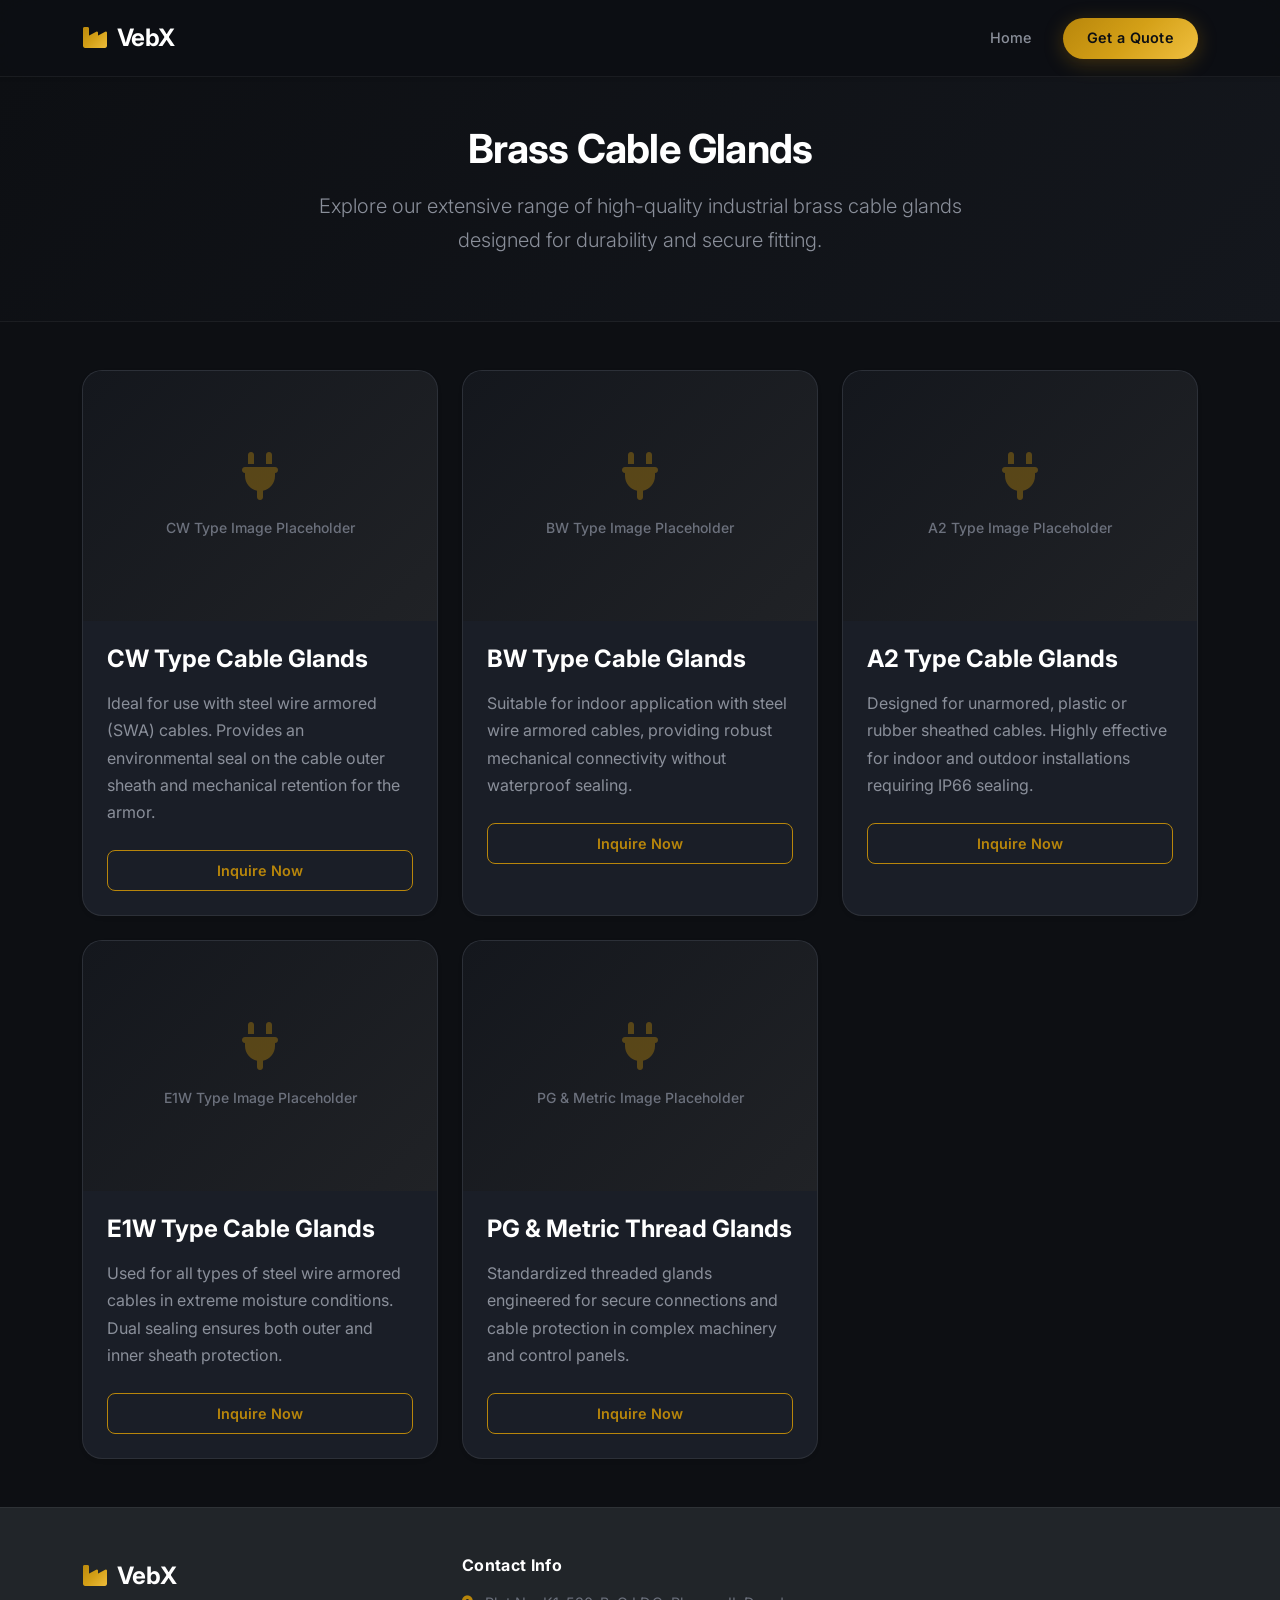
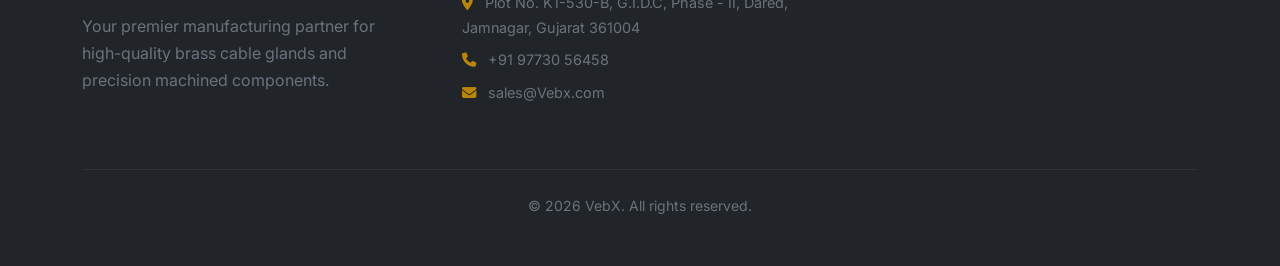
==== cable-glands.html @ 9b09d614 "initial commit" ====
<!DOCTYPE html>
<html lang="en">

<head>
    <meta charset="UTF-8">
    <meta name="viewport" content="width=device-width, initial-scale=1.0">
    <title>Brass Cable Glands - VebX</title>
    <!-- Google Fonts -->
    <link rel="preconnect" href="https://fonts.googleapis.com">
    <link rel="preconnect" href="https://fonts.gstatic.com" crossorigin>
    <link href="https://fonts.googleapis.com/css2?family=Inter:wght@300;400;500;600;700&display=swap" rel="stylesheet">
    <!-- Bootstrap CSS -->
    <link href="https://cdn.jsdelivr.net/npm/bootstrap@5.3.0/dist/css/bootstrap.min.css" rel="stylesheet">
    <!-- FontAwesome -->
    <link rel="stylesheet" href="https://cdnjs.cloudflare.com/ajax/libs/font-awesome/6.4.0/css/all.min.css">
    <!-- Custom CSS -->
    <link rel="stylesheet" href="css/style.css">
    <style>
        .product-list-card {
            transition: transform 0.3s ease;
        }

        .product-list-card:hover {
            transform: translateY(-5px);
        }
    </style>
</head>

<body>

    <!-- Navbar -->
    <nav id="mainNavbar" class="navbar navbar-expand-lg navbar-dark shadow-sm sticky-top">
        <div class="container">
            <a class="navbar-brand fw-bold" href="index.html">
                <i class="fa-solid fa-industry text-primary-custom me-2"></i>VebX
            </a>
            <button class="navbar-toggler" type="button" data-bs-toggle="collapse" data-bs-target="#navbarNav"
                aria-controls="navbarNav" aria-expanded="false" aria-label="Toggle navigation">
                <span class="navbar-toggler-icon"></span>
            </button>
            <div class="collapse navbar-collapse" id="navbarNav">
                <ul class="navbar-nav ms-auto">
                    <li class="nav-item">
                        <a class="nav-link" href="index.html">Home</a>
                    </li>
                    <li class="nav-item ms-lg-3">
                        <a class="btn btn-primary-custom px-4" href="index.html#inquiry">Get a Quote</a>
                    </li>
                </ul>
            </div>
        </div>
    </nav>

    <!-- Page Header -->
    <section class="bg-light py-5">
        <div class="container text-center">
            <h1 class="fw-bold mb-3">Brass Cable Glands</h1>
            <p class="text-muted lead max-w-md mx-auto">Explore our extensive range of high-quality industrial brass
                cable glands designed for durability and secure fitting.</p>
        </div>
    </section>

    <!-- Product List Section -->
    <section class="py-5 bg-white">
        <div class="container">
            <div class="row g-4">

                <!-- Product 1 -->
                <div class="col-md-6 col-lg-4">
                    <div class="card h-100 border-0 shadow-sm overflow-hidden product-list-card">
                        <div class="placeholder-overlay d-flex flex-column justify-content-center align-items-center text-muted bg-light"
                            style="height: 250px;">
                            <i class="fa-solid fa-plug fa-3x mb-3 text-secondary"></i>
                            <span class="small fw-medium">CW Type Image Placeholder</span>
                        </div>
                        <div class="card-body p-4">
                            <h4 class="card-title fw-bold mb-3">CW Type Cable Glands</h4>
                            <p class="card-text text-muted mb-4">Ideal for use with steel wire armored (SWA) cables.
                                Provides an environmental seal on the cable outer sheath and mechanical retention for
                                the armor.</p>
                            <a href="index.html#inquiry" class="btn btn-outline-primary-custom w-100 mt-auto">Inquire
                                Now</a>
                        </div>
                    </div>
                </div>

                <!-- Product 2 -->
                <div class="col-md-6 col-lg-4">
                    <div class="card h-100 border-0 shadow-sm overflow-hidden product-list-card">
                        <div class="placeholder-overlay d-flex flex-column justify-content-center align-items-center text-muted bg-light"
                            style="height: 250px;">
                            <i class="fa-solid fa-plug fa-3x mb-3 text-secondary"></i>
                            <span class="small fw-medium">BW Type Image Placeholder</span>
                        </div>
                        <div class="card-body p-4">
                            <h4 class="card-title fw-bold mb-3">BW Type Cable Glands</h4>
                            <p class="card-text text-muted mb-4">Suitable for indoor application with steel wire armored
                                cables, providing robust mechanical connectivity without waterproof sealing.</p>
                            <a href="index.html#inquiry" class="btn btn-outline-primary-custom w-100 mt-auto">Inquire
                                Now</a>
                        </div>
                    </div>
                </div>

                <!-- Product 3 -->
                <div class="col-md-6 col-lg-4">
                    <div class="card h-100 border-0 shadow-sm overflow-hidden product-list-card">
                        <div class="placeholder-overlay d-flex flex-column justify-content-center align-items-center text-muted bg-light"
                            style="height: 250px;">
                            <i class="fa-solid fa-plug fa-3x mb-3 text-secondary"></i>
                            <span class="small fw-medium">A2 Type Image Placeholder</span>
                        </div>
                        <div class="card-body p-4">
                            <h4 class="card-title fw-bold mb-3">A2 Type Cable Glands</h4>
                            <p class="card-text text-muted mb-4">Designed for unarmored, plastic or rubber sheathed
                                cables. Highly effective for indoor and outdoor installations requiring IP66 sealing.
                            </p>
                            <a href="index.html#inquiry" class="btn btn-outline-primary-custom w-100 mt-auto">Inquire
                                Now</a>
                        </div>
                    </div>
                </div>

                <!-- Product 4 -->
                <div class="col-md-6 col-lg-4">
                    <div class="card h-100 border-0 shadow-sm overflow-hidden product-list-card">
                        <div class="placeholder-overlay d-flex flex-column justify-content-center align-items-center text-muted bg-light"
                            style="height: 250px;">
                            <i class="fa-solid fa-plug fa-3x mb-3 text-secondary"></i>
                            <span class="small fw-medium">E1W Type Image Placeholder</span>
                        </div>
                        <div class="card-body p-4">
                            <h4 class="card-title fw-bold mb-3">E1W Type Cable Glands</h4>
                            <p class="card-text text-muted mb-4">Used for all types of steel wire armored cables in
                                extreme moisture conditions. Dual sealing ensures both outer and inner sheath
                                protection.</p>
                            <a href="index.html#inquiry" class="btn btn-outline-primary-custom w-100 mt-auto">Inquire
                                Now</a>
                        </div>
                    </div>
                </div>

                <!-- Product 5 -->
                <div class="col-md-6 col-lg-4">
                    <div class="card h-100 border-0 shadow-sm overflow-hidden product-list-card">
                        <div class="placeholder-overlay d-flex flex-column justify-content-center align-items-center text-muted bg-light"
                            style="height: 250px;">
                            <i class="fa-solid fa-plug fa-3x mb-3 text-secondary"></i>
                            <span class="small fw-medium">PG & Metric Image Placeholder</span>
                        </div>
                        <div class="card-body p-4">
                            <h4 class="card-title fw-bold mb-3">PG & Metric Thread Glands</h4>
                            <p class="card-text text-muted mb-4">Standardized threaded glands engineered for secure
                                connections and cable protection in complex machinery and control panels.</p>
                            <a href="index.html#inquiry" class="btn btn-outline-primary-custom w-100 mt-auto">Inquire
                                Now</a>
                        </div>
                    </div>
                </div>

            </div>
        </div>
    </section>

    <!-- Footer -->
    <footer class="bg-dark text-white py-5">
        <div class="container">
            <div class="row g-4">
                <div class="col-lg-4 pe-lg-5">
                    <a class="navbar-brand fw-bold text-white fs-4 d-inline-block mb-3" href="index.html">
                        <i class="fa-solid fa-industry text-primary-custom me-2"></i>VebX
                    </a>
                    <p class="text-secondary">Your premier manufacturing partner for high-quality brass cable glands and
                        precision machined components.</p>
                </div>
                <div class="col-lg-4">
                    <h5 class="fw-bold mb-3 text-white">Contact Info</h5>
                    <address class="text-secondary">
                        <p class="mb-2"><i class="fa-solid fa-location-dot me-2 text-primary-custom"></i> Plot No.
                            K1-530-B, G.I.D.C, Phase - II, Dared, Jamnagar, Gujarat 361004</p>
                        <p class="mb-2"><i class="fa-solid fa-phone me-2 text-primary-custom"></i> +91 97730 56458</p>
                        <p class="mb-2"><i class="fa-solid fa-envelope me-2 text-primary-custom"></i>
                            sales@Vebx.com</p>
                    </address>
                </div>
            </div>
            <div class="border-top border-secondary mt-5 pt-4 text-center text-secondary small">
                <p class="mb-0">&copy; <span id="currentYear"></span> VebX. All rights reserved.</p>
            </div>
        </div>
    </footer>

    <!-- Bootstrap JS -->
    <script src="https://cdn.jsdelivr.net/npm/bootstrap@5.3.0/dist/js/bootstrap.bundle.min.js"></script>
    <script>document.getElementById('currentYear').textContent = new Date().getFullYear();</script>
</body>

</html>
---- css/style.css ----
/* =====================================================
   VebX Metal Pvt Ltd — Premium Design System
   ===================================================== */

/* --- CSS Custom Properties --- */
:root {
    /* Brand Colors */
    --primary-custom: #b8860b;
    --primary-dark: #8B6508;
    --primary-light: #d4a017;
    --primary-glow: rgba(184, 134, 11, 0.25);

    /* Neutrals */
    --dark: #0d0f13;
    --dark-surface: #14171d;
    --dark-card: #1a1e27;
    --dark-border: rgba(255, 255, 255, 0.06);
    --text-primary: #f0f0f0;
    --text-secondary: #8a8f9a;
    --text-muted: #6c717d;
    --white: #ffffff;

    /* Accents */
    --accent-green: #34d399;
    --accent-blue: #60a5fa;

    /* Surfaces */
    --glass-bg: rgba(255, 255, 255, 0.03);
    --glass-border: rgba(255, 255, 255, 0.08);
    --glass-hover: rgba(255, 255, 255, 0.06);

    /* Gradients */
    --gradient-gold: linear-gradient(135deg, #b8860b 0%, #d4a017 50%, #f0c040 100%);
    --gradient-dark: linear-gradient(180deg, #0d0f13 0%, #14171d 100%);
    --gradient-hero: linear-gradient(135deg, #0d0f13 0%, #1a1520 40%, #0d0f13 100%);
    --gradient-section: linear-gradient(180deg, #0d0f13 0%, #111318 50%, #0d0f13 100%);

    /* Shadows */
    --shadow-sm: 0 2px 8px rgba(0, 0, 0, 0.3);
    --shadow-md: 0 8px 32px rgba(0, 0, 0, 0.4);
    --shadow-lg: 0 16px 48px rgba(0, 0, 0, 0.5);
    --shadow-glow: 0 0 40px rgba(184, 134, 11, 0.15);
    --shadow-card-hover: 0 20px 60px rgba(0, 0, 0, 0.5), 0 0 30px rgba(184, 134, 11, 0.1);

    /* Typography */
    --font-primary: 'Inter', -apple-system, BlinkMacSystemFont, 'Segoe UI', sans-serif;

    /* Spacing */
    --section-py: 6rem;

    /* Radius */
    --radius-sm: 8px;
    --radius-md: 12px;
    --radius-lg: 20px;
    --radius-xl: 28px;

    /* Transitions */
    --transition-fast: 0.2s cubic-bezier(0.4, 0, 0.2, 1);
    --transition-smooth: 0.4s cubic-bezier(0.4, 0, 0.2, 1);
    --transition-spring: 0.5s cubic-bezier(0.34, 1.56, 0.64, 1);
}

/* --- Global Reset & Base --- */
*,
*::before,
*::after {
    box-sizing: border-box;
}

html {
    scroll-behavior: smooth;
    scroll-padding-top: 80px;
}

body {
    font-family: var(--font-primary);
    background: var(--dark);
    color: var(--text-primary);
    line-height: 1.7;
    overflow-x: hidden;
    -webkit-font-smoothing: antialiased;
    -moz-osx-font-smoothing: grayscale;
}

::selection {
    background: var(--primary-custom);
    color: var(--white);
}

/* --- Utility Classes --- */
.text-primary-custom {
    color: var(--primary-custom) !important;
}

.bg-soft-primary {
    background: rgba(184, 134, 11, 0.12) !important;
}

.tracking-wider {
    letter-spacing: 0.15em;
}

.max-w-md {
    max-width: 680px;
}

/* --- Scrollbar Styling --- */
::-webkit-scrollbar {
    width: 8px;
}

::-webkit-scrollbar-track {
    background: var(--dark);
}

::-webkit-scrollbar-thumb {
    background: rgba(184, 134, 11, 0.3);
    border-radius: 10px;
}

::-webkit-scrollbar-thumb:hover {
    background: var(--primary-custom);
}

/* =====================================================
   NAVBAR
   ===================================================== */
#mainNavbar {
    background: rgba(13, 15, 19, 0.85) !important;
    backdrop-filter: blur(20px) saturate(180%);
    -webkit-backdrop-filter: blur(20px) saturate(180%);
    border-bottom: 1px solid var(--dark-border);
    padding: 0.8rem 0;
    transition: var(--transition-smooth);
}

#mainNavbar.scrolled {
    background: rgba(13, 15, 19, 0.95) !important;
    box-shadow: 0 4px 30px rgba(0, 0, 0, 0.3);
}

#mainNavbar .navbar-brand {
    font-size: 1.5rem;
    font-weight: 700;
    color: var(--white) !important;
    letter-spacing: -0.02em;
}

#mainNavbar .navbar-brand i {
    background: var(--gradient-gold);
    -webkit-background-clip: text;
    -webkit-text-fill-color: transparent;
    background-clip: text;
}

#mainNavbar .nav-link {
    color: var(--text-secondary) !important;
    font-weight: 500;
    font-size: 0.9rem;
    padding: 0.5rem 1rem !important;
    border-radius: var(--radius-sm);
    transition: var(--transition-fast);
    position: relative;
}

#mainNavbar .nav-link:hover,
#mainNavbar .nav-link.active {
    color: var(--white) !important;
}

#mainNavbar .nav-link.active::after {
    content: '';
    position: absolute;
    bottom: 0;
    left: 50%;
    transform: translateX(-50%);
    width: 20px;
    height: 2px;
    background: var(--primary-custom);
    border-radius: 2px;
}

.navbar-toggler {
    border: 1px solid rgba(255, 255, 255, 0.1) !important;
    padding: 0.4rem 0.6rem;
}

.navbar-toggler-icon {
    filter: invert(1);
}

/* --- Primary Button --- */
.btn-primary-custom {
    background: var(--gradient-gold);
    border: none;
    color: var(--dark) !important;
    font-weight: 600;
    font-size: 0.9rem;
    border-radius: 50px;
    padding: 0.6rem 1.8rem;
    letter-spacing: 0.02em;
    transition: var(--transition-smooth);
    box-shadow: 0 4px 20px rgba(184, 134, 11, 0.3);
    position: relative;
    overflow: hidden;
}

.btn-primary-custom::before {
    content: '';
    position: absolute;
    top: 0;
    left: -100%;
    width: 100%;
    height: 100%;
    background: linear-gradient(90deg, transparent, rgba(255, 255, 255, 0.2), transparent);
    transition: 0.6s ease;
}

.btn-primary-custom:hover {
    transform: translateY(-2px);
    box-shadow: 0 8px 30px rgba(184, 134, 11, 0.4);
    color: var(--dark) !important;
}

.btn-primary-custom:hover::before {
    left: 100%;
}

/* --- Outline Button --- */
.btn-outline-primary-custom {
    border: 1.5px solid var(--primary-custom);
    color: var(--primary-custom) !important;
    font-weight: 600;
    font-size: 0.9rem;
    border-radius: 50px;
    padding: 0.55rem 1.8rem;
    background: transparent;
    transition: var(--transition-smooth);
}

.btn-outline-primary-custom:hover {
    background: var(--primary-custom);
    color: var(--dark) !important;
    box-shadow: 0 4px 20px rgba(184, 134, 11, 0.3);
    transform: translateY(-2px);
}

.btn-outline-dark {
    border: 1.5px solid rgba(255, 255, 255, 0.2) !important;
    color: var(--white) !important;
    font-weight: 600;
    font-size: 0.9rem;
    border-radius: 50px;
    transition: var(--transition-smooth);
}

.btn-outline-dark:hover {
    background: rgba(255, 255, 255, 0.08);
    border-color: rgba(255, 255, 255, 0.3) !important;
    color: var(--white) !important;
    transform: translateY(-2px);
}

/* =====================================================
   HERO SECTION
   ===================================================== */
.hero-section {
    min-height: 100vh;
    background: var(--gradient-hero);
    position: relative;
    overflow: hidden;
    padding-top: 80px;
}

.hero-section::before {
    content: '';
    position: absolute;
    top: -50%;
    right: -30%;
    width: 800px;
    height: 800px;
    background: radial-gradient(circle, rgba(184, 134, 11, 0.08) 0%, transparent 70%);
    border-radius: 50%;
    animation: heroGlow 8s ease-in-out infinite alternate;
}

.hero-section::after {
    content: '';
    position: absolute;
    bottom: -20%;
    left: -20%;
    width: 600px;
    height: 600px;
    background: radial-gradient(circle, rgba(184, 134, 11, 0.05) 0%, transparent 70%);
    border-radius: 50%;
    animation: heroGlow 10s ease-in-out infinite alternate-reverse;
}

@keyframes heroGlow {
    0% {
        transform: scale(1) translate(0, 0);
        opacity: 0.5;
    }
    100% {
        transform: scale(1.2) translate(30px, -20px);
        opacity: 1;
    }
}

.hero-text {
    position: relative;
    z-index: 2;
}

.hero-text .badge {
    background: rgba(184, 134, 11, 0.15) !important;
    color: var(--primary-light) !important;
    font-size: 0.75rem;
    font-weight: 600;
    letter-spacing: 0.1em;
    text-transform: uppercase;
    border: 1px solid rgba(184, 134, 11, 0.25);
}

.hero-text h1 {
    font-size: clamp(2.2rem, 5vw, 3.8rem);
    font-weight: 800;
    line-height: 1.1;
    letter-spacing: -0.03em;
    color: var(--white);
}

.hero-text h1 .text-primary-custom {
    background: var(--gradient-gold);
    -webkit-background-clip: text;
    -webkit-text-fill-color: transparent;
    background-clip: text;
}

.hero-text .lead {
    color: var(--text-secondary) !important;
    font-size: 1.1rem;
    line-height: 1.8;
    max-width: 520px;
}

/* Hero Image */
.hero-image-wrapper {
    background: var(--dark-card) !important;
    border: 1px solid var(--glass-border);
    border-radius: var(--radius-xl) !important;
    box-shadow: var(--shadow-lg), var(--shadow-glow);
    position: relative;
    z-index: 2;
    overflow: hidden;
}

.hero-image-wrapper .placeholder-overlay {
    background: linear-gradient(135deg, var(--dark-card) 0%, rgba(184, 134, 11, 0.05) 100%) !important;
    border: 1px dashed rgba(184, 134, 11, 0.2);
}

.hero-image-wrapper .placeholder-overlay i {
    color: var(--primary-custom) !important;
    opacity: 0.5;
}

.hero-image-wrapper .placeholder-overlay h5 {
    color: var(--text-secondary);
}

.hero-image-wrapper .placeholder-overlay p {
    color: var(--text-muted);
}

/* =====================================================
   SECTION STYLING
   ===================================================== */
section {
    position: relative;
}

/* Section headings */
section h6.text-primary-custom {
    font-size: 0.75rem;
    font-weight: 700;
    letter-spacing: 0.2em;
}

section h2.fw-bold {
    font-size: clamp(1.8rem, 3vw, 2.5rem);
    font-weight: 800;
    letter-spacing: -0.02em;
    color: var(--white);
}

/* =====================================================
   ABOUT SECTION
   ===================================================== */
#about {
    background: var(--gradient-section) !important;
    border-top: 1px solid var(--dark-border);
    border-bottom: 1px solid var(--dark-border);
}

#about .placeholder-wrapper {
    background: var(--dark-card);
    border: 1px solid var(--glass-border);
    border-radius: var(--radius-lg) !important;
    overflow: hidden;
}

#about .placeholder-overlay {
    background: linear-gradient(135deg, var(--dark-card), rgba(184, 134, 11, 0.03)) !important;
    border: 1px dashed rgba(184, 134, 11, 0.15);
}

#about .placeholder-overlay i {
    color: var(--primary-custom) !important;
    opacity: 0.4;
}

#about .placeholder-overlay h5 {
    color: var(--text-secondary);
}

#about .placeholder-overlay p {
    color: var(--text-muted);
}

#about p.text-muted {
    color: var(--text-secondary) !important;
    line-height: 1.8;
}

#about .list-unstyled .fw-medium {
    color: var(--text-primary);
}

#about .fa-check-circle {
    color: var(--primary-custom) !important;
}

/* =====================================================
   WHY CHOOSE US
   ===================================================== */
#why-choose-us {
    background: var(--dark-surface) !important;
    position: relative;
    overflow: hidden;
}

#why-choose-us::before {
    content: '';
    position: absolute;
    top: 0;
    left: 50%;
    transform: translateX(-50%);
    width: 600px;
    height: 600px;
    background: radial-gradient(circle, rgba(184, 134, 11, 0.04) 0%, transparent 70%);
    border-radius: 50%;
    pointer-events: none;
}

#why-choose-us p.text-muted {
    color: var(--text-secondary) !important;
}

/* Feature Cards */
.hover-lift {
    transition: var(--transition-smooth);
}

#why-choose-us .card {
    background: var(--dark-card) !important;
    border: 1px solid var(--glass-border) !important;
    border-left: 3px solid var(--primary-custom) !important;
    border-radius: var(--radius-md) !important;
    transition: var(--transition-smooth);
    position: relative;
    overflow: hidden;
}

#why-choose-us .card::before {
    content: '';
    position: absolute;
    top: 0;
    left: 0;
    width: 100%;
    height: 100%;
    background: linear-gradient(135deg, rgba(184, 134, 11, 0.03) 0%, transparent 60%);
    opacity: 0;
    transition: var(--transition-smooth);
}

#why-choose-us .card:hover {
    transform: translateY(-6px);
    border-color: rgba(184, 134, 11, 0.2) !important;
    box-shadow: var(--shadow-card-hover);
}

#why-choose-us .card:hover::before {
    opacity: 1;
}

#why-choose-us .card h5 {
    color: var(--white);
    font-size: 1rem;
    position: relative;
    z-index: 1;
}

#why-choose-us .card p {
    color: var(--text-secondary) !important;
    position: relative;
    z-index: 1;
}

#why-choose-us .icon-box {
    background: rgba(184, 134, 11, 0.1) !important;
    border: 1px solid rgba(184, 134, 11, 0.15);
    transition: var(--transition-smooth);
}

#why-choose-us .card:hover .icon-box {
    background: rgba(184, 134, 11, 0.18) !important;
    box-shadow: 0 0 20px rgba(184, 134, 11, 0.15);
}

/* =====================================================
   PRODUCTS SECTION
   ===================================================== */
#products {
    background: var(--gradient-section) !important;
    border-top: 1px solid var(--dark-border);
}

#products p.text-muted {
    color: var(--text-secondary) !important;
}

/* Product Cards */
.product-card {
    background: var(--dark-card) !important;
    border: 1px solid var(--glass-border) !important;
    border-radius: var(--radius-lg) !important;
    transition: var(--transition-smooth);
    overflow: hidden;
    cursor: pointer;
}

.product-card:hover {
    transform: translateY(-8px);
    box-shadow: var(--shadow-card-hover);
    border-color: rgba(184, 134, 11, 0.2) !important;
}

.product-card .placeholder-overlay {
    background: linear-gradient(135deg, var(--dark-surface), rgba(184, 134, 11, 0.04)) !important;
    border: none;
    position: relative;
    overflow: hidden;
}

.product-card .placeholder-overlay::after {
    content: '';
    position: absolute;
    inset: 0;
    background: linear-gradient(45deg, transparent 30%, rgba(184, 134, 11, 0.05) 50%, transparent 70%);
    animation: shimmer 4s ease-in-out infinite;
}

@keyframes shimmer {
    0%, 100% { transform: translateX(-100%); }
    50% { transform: translateX(100%); }
}

.product-card .placeholder-overlay i {
    color: var(--primary-custom) !important;
    opacity: 0.4;
}

.product-card .placeholder-overlay span {
    color: var(--text-muted) !important;
}

.product-card .card-body {
    padding: 1.5rem;
}

.product-card .card-title {
    color: var(--white) !important;
    font-weight: 700;
}

.product-card .card-text {
    color: var(--text-secondary) !important;
}

.product-card .btn-outline-primary-custom {
    font-size: 0.8rem;
    padding: 0.4rem 1.2rem;
}

/* =====================================================
   INQUIRY FORM
   ===================================================== */
#inquiry {
    background: var(--dark-surface) !important;
    border-top: 1px solid var(--dark-border);
}

#inquiry .card {
    background: var(--dark-card) !important;
    border: 1px solid var(--glass-border) !important;
    border-radius: var(--radius-xl) !important;
    box-shadow: var(--shadow-lg);
    position: relative;
    overflow: hidden;
}

#inquiry .card::before {
    content: '';
    position: absolute;
    top: -1px;
    left: 10%;
    right: 10%;
    height: 2px;
    background: var(--gradient-gold);
    border-radius: 2px;
}

#inquiry h2 {
    color: var(--white);
}

#inquiry p.text-muted {
    color: var(--text-secondary) !important;
}

#inquiry .form-label {
    color: var(--text-secondary);
    font-size: 0.85rem;
    font-weight: 500;
}

#inquiry .form-control,
#inquiry .form-select {
    background: rgba(255, 255, 255, 0.04) !important;
    border: 1px solid var(--glass-border) !important;
    color: var(--text-primary) !important;
    border-radius: var(--radius-sm);
    transition: var(--transition-fast);
    font-size: 0.95rem;
}

#inquiry .form-control:focus,
#inquiry .form-select:focus {
    border-color: var(--primary-custom) !important;
    box-shadow: 0 0 0 3px rgba(184, 134, 11, 0.15) !important;
    background: rgba(255, 255, 255, 0.06) !important;
}

#inquiry .form-control::placeholder {
    color: var(--text-muted);
}

#inquiry .form-select option {
    background: var(--dark-card);
    color: var(--text-primary);
}

#inquiry .form-text {
    color: var(--text-muted) !important;
}

/* =====================================================
   FOOTER
   ===================================================== */
footer {
    background: #080a0e !important;
    border-top: 1px solid var(--dark-border);
}

footer .text-secondary {
    color: var(--text-muted) !important;
}

footer h5 {
    color: var(--white) !important;
    font-size: 1rem;
    font-weight: 700;
    letter-spacing: 0.02em;
}

footer .footer-links a {
    color: var(--text-muted) !important;
    transition: var(--transition-fast);
    font-size: 0.9rem;
}

footer .footer-links a:hover {
    color: var(--primary-custom) !important;
    padding-left: 4px;
}

footer .navbar-brand {
    color: var(--white) !important;
}

footer .navbar-brand i {
    background: var(--gradient-gold);
    -webkit-background-clip: text;
    -webkit-text-fill-color: transparent;
    background-clip: text;
}

footer a.opacity-75:hover {
    opacity: 1 !important;
    color: var(--primary-custom) !important;
}

footer .border-secondary {
    border-color: var(--dark-border) !important;
}

footer address p {
    font-size: 0.9rem;
}

/* =====================================================
   MODALS
   ===================================================== */
.modal-content {
    background: var(--dark-card) !important;
    border: 1px solid var(--glass-border);
    border-radius: var(--radius-lg) !important;
}

.modal-header {
    background: var(--dark-surface) !important;
    border-bottom: 1px solid var(--dark-border) !important;
}

.modal-header .modal-title {
    color: var(--primary-custom) !important;
}

.modal-header .btn-close {
    filter: invert(1) grayscale(100%) brightness(200%);
}

.modal-body .list-group-item {
    background: transparent !important;
    border-color: var(--dark-border) !important;
    color: var(--text-primary);
}

.modal-footer {
    background: var(--dark-surface) !important;
    border-top: 1px solid var(--dark-border) !important;
}

.modal-footer .btn-secondary {
    background: rgba(255, 255, 255, 0.08);
    border: 1px solid rgba(255, 255, 255, 0.1);
    color: var(--text-secondary);
}

/* =====================================================
   SUB-PAGE STYLES (Cable Glands, Components, etc.)
   ===================================================== */

/* Page Header */
.bg-light.py-5:first-of-type,
section.bg-light.py-5 {
    background: linear-gradient(135deg, var(--dark) 0%, var(--dark-surface) 100%) !important;
    border-bottom: 1px solid var(--dark-border);
}

section.bg-light.py-5 h1 {
    color: var(--white);
    font-weight: 800;
    letter-spacing: -0.02em;
}

section.bg-light.py-5 p {
    color: var(--text-secondary) !important;
}

/* Product List Cards (sub pages) */
section.bg-white {
    background: var(--dark) !important;
}

.product-list-card {
    background: var(--dark-card) !important;
    border: 1px solid var(--glass-border) !important;
    border-radius: var(--radius-lg) !important;
    transition: var(--transition-smooth);
    overflow: hidden;
}

.product-list-card:hover {
    transform: translateY(-8px) !important;
    box-shadow: var(--shadow-card-hover);
    border-color: rgba(184, 134, 11, 0.2) !important;
}

.product-list-card .placeholder-overlay {
    background: linear-gradient(135deg, var(--dark-surface), rgba(184, 134, 11, 0.04)) !important;
}

.product-list-card .placeholder-overlay i {
    color: var(--primary-custom) !important;
    opacity: 0.4;
}

.product-list-card .placeholder-overlay span {
    color: var(--text-muted) !important;
}

.product-list-card .card-title {
    color: var(--white) !important;
}

.product-list-card .card-text {
    color: var(--text-secondary) !important;
}

.product-list-card .btn-outline-primary-custom {
    border-radius: var(--radius-sm);
}

/* =====================================================
   ALERTS
   ===================================================== */
.alert-success {
    background: rgba(52, 211, 153, 0.1) !important;
    border: 1px solid rgba(52, 211, 153, 0.2) !important;
    color: var(--accent-green) !important;
    border-radius: var(--radius-md);
}

/* =====================================================
   ANIMATIONS
   ===================================================== */

/* Fade-in on scroll */
.fade-up {
    opacity: 0;
    transform: translateY(30px);
    transition: opacity 0.8s cubic-bezier(0.4, 0, 0.2, 1),
                transform 0.8s cubic-bezier(0.4, 0, 0.2, 1);
}

.fade-up.visible {
    opacity: 1;
    transform: translateY(0);
}

/* Staggered animation delays */
.fade-up-delay-1 { transition-delay: 0.1s; }
.fade-up-delay-2 { transition-delay: 0.2s; }
.fade-up-delay-3 { transition-delay: 0.3s; }
.fade-up-delay-4 { transition-delay: 0.4s; }
.fade-up-delay-5 { transition-delay: 0.5s; }
.fade-up-delay-6 { transition-delay: 0.6s; }

/* Pulse animation for CTA */
@keyframes pulse-glow {
    0%, 100% { box-shadow: 0 4px 20px rgba(184, 134, 11, 0.3); }
    50% { box-shadow: 0 4px 40px rgba(184, 134, 11, 0.5); }
}

.btn-primary-custom.pulse {
    animation: pulse-glow 3s ease-in-out infinite;
}

/* Floating animation */
@keyframes float {
    0%, 100% { transform: translateY(0px); }
    50% { transform: translateY(-12px); }
}

.float-animation {
    animation: float 6s ease-in-out infinite;
}

/* Grain texture overlay */
.grain-overlay {
    position: fixed;
    top: 0;
    left: 0;
    width: 100%;
    height: 100%;
    pointer-events: none;
    z-index: 9999;
    opacity: 0.03;
    background-image: url("data:image/svg+xml,%3Csvg viewBox='0 0 256 256' xmlns='http://www.w3.org/2000/svg'%3E%3Cfilter id='noise'%3E%3CfeTurbulence type='fractalNoise' baseFrequency='0.9' numOctaves='4' stitchTiles='stitch'/%3E%3C/filter%3E%3Crect width='100%25' height='100%25' filter='url(%23noise)'/%3E%3C/svg%3E");
}

/* =====================================================
   RESPONSIVE
   ===================================================== */
@media (max-width: 991.98px) {
    :root {
        --section-py: 4rem;
    }

    .hero-section {
        padding-top: 100px;
        min-height: auto;
        padding-bottom: 3rem;
    }

    .hero-text h1 {
        text-align: center;
    }

    .hero-text .lead {
        max-width: 100%;
        text-align: center;
    }

    #mainNavbar .navbar-collapse {
        background: var(--dark-card);
        border: 1px solid var(--glass-border);
        border-radius: var(--radius-md);
        padding: 1rem;
        margin-top: 0.5rem;
    }
}

@media (max-width: 767.98px) {
    .hero-text h1 {
        font-size: 2rem;
    }

    section h2.fw-bold {
        font-size: 1.6rem;
    }

    #inquiry .card {
        padding: 1.5rem !important;
    }
}

/* =====================================================
   COUNTER ANIMATION SUPPORT
   ===================================================== */
.stat-number {
    font-size: 2.5rem;
    font-weight: 800;
    background: var(--gradient-gold);
    -webkit-background-clip: text;
    -webkit-text-fill-color: transparent;
    background-clip: text;
    line-height: 1;
}

.stat-label {
    color: var(--text-muted);
    font-size: 0.85rem;
    font-weight: 500;
    text-transform: uppercase;
    letter-spacing: 0.1em;
    margin-top: 0.5rem;
}
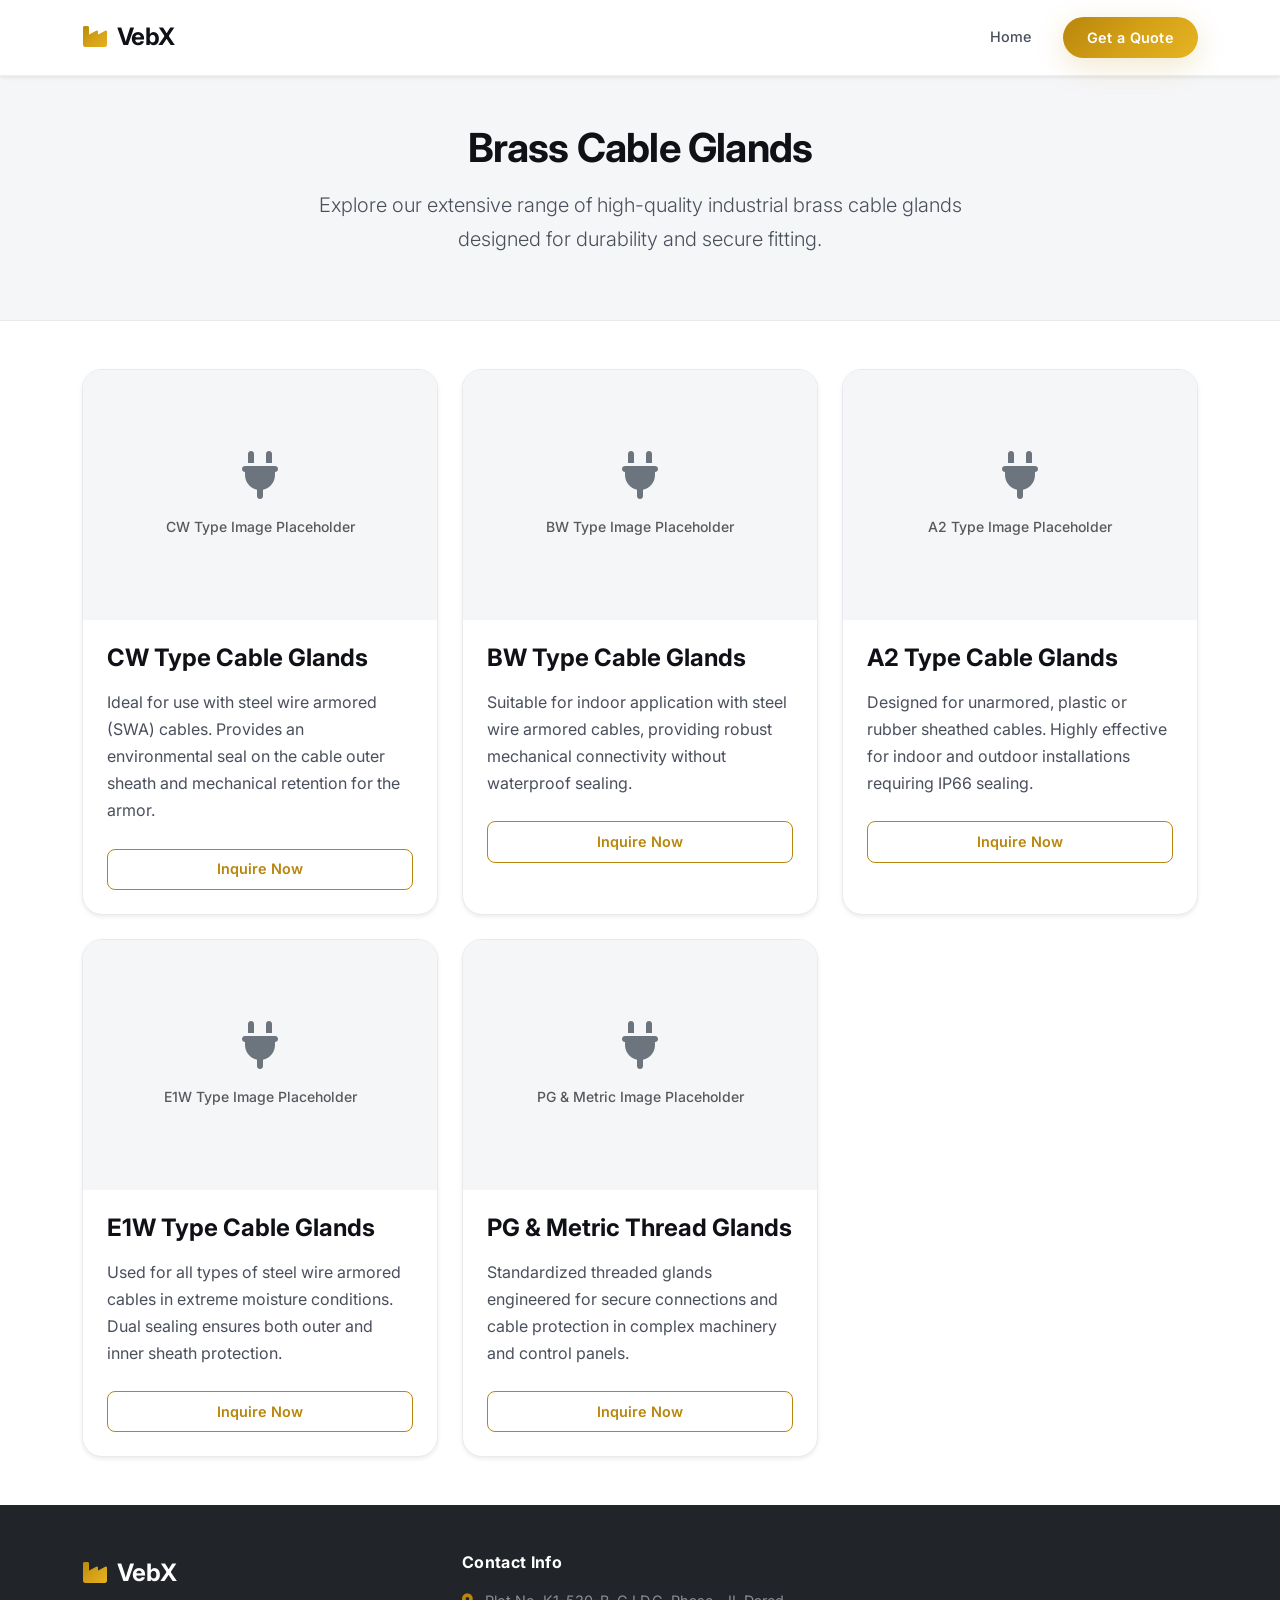
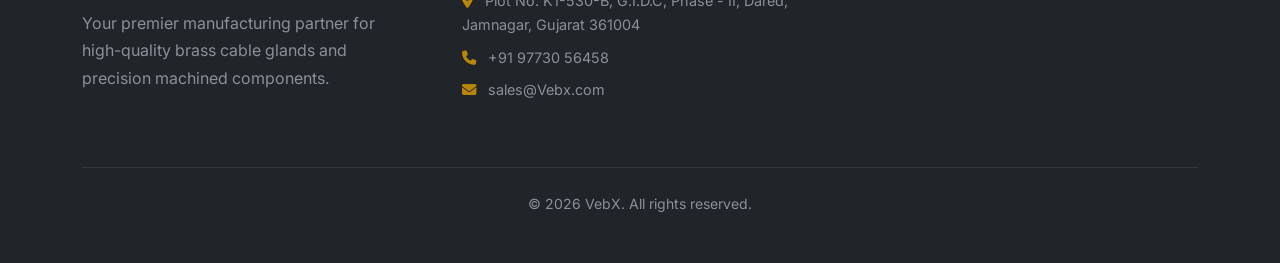
==== commit dc6a6a2c: "update website" ====
--- a/cable-glands.html
+++ b/cable-glands.html
@@ -29,7 +29,7 @@
 <body>
 
     <!-- Navbar -->
-    <nav id="mainNavbar" class="navbar navbar-expand-lg navbar-dark shadow-sm sticky-top">
+    <nav id="mainNavbar" class="navbar navbar-expand-lg navbar-light shadow-sm sticky-top">
         <div class="container">
             <a class="navbar-brand fw-bold" href="index.html">
                 <i class="fa-solid fa-industry text-primary-custom me-2"></i>VebX
--- a/css/style.css
+++ b/css/style.css
@@ -1,46 +1,45 @@
 /* =====================================================
-   VebX Metal Pvt Ltd — Premium Design System
+   VebX Metal Pvt Ltd — Premium Light Design System
    ===================================================== */
 
 /* --- CSS Custom Properties --- */
 :root {
-    /* Brand Colors */
+    /* Brand Colors — Rich Gold */
+    --primary: #b8860b;
+    --primary-dark: #946c09;
+    --primary-light: #d4a017;
     --primary-custom: #b8860b;
-    --primary-dark: #8B6508;
-    --primary-light: #d4a017;
-    --primary-glow: rgba(184, 134, 11, 0.25);
-
-    /* Neutrals */
-    --dark: #0d0f13;
-    --dark-surface: #14171d;
-    --dark-card: #1a1e27;
-    --dark-border: rgba(255, 255, 255, 0.06);
-    --text-primary: #f0f0f0;
-    --text-secondary: #8a8f9a;
-    --text-muted: #6c717d;
+    --primary-subtle: rgba(184, 134, 11, 0.08);
+    --primary-glow: rgba(184, 134, 11, 0.18);
+
+    /* Neutrals — Clean Whites & Grays */
     --white: #ffffff;
-
-    /* Accents */
-    --accent-green: #34d399;
-    --accent-blue: #60a5fa;
-
-    /* Surfaces */
-    --glass-bg: rgba(255, 255, 255, 0.03);
-    --glass-border: rgba(255, 255, 255, 0.08);
-    --glass-hover: rgba(255, 255, 255, 0.06);
-
-    /* Gradients */
-    --gradient-gold: linear-gradient(135deg, #b8860b 0%, #d4a017 50%, #f0c040 100%);
-    --gradient-dark: linear-gradient(180deg, #0d0f13 0%, #14171d 100%);
-    --gradient-hero: linear-gradient(135deg, #0d0f13 0%, #1a1520 40%, #0d0f13 100%);
-    --gradient-section: linear-gradient(180deg, #0d0f13 0%, #111318 50%, #0d0f13 100%);
-
-    /* Shadows */
-    --shadow-sm: 0 2px 8px rgba(0, 0, 0, 0.3);
-    --shadow-md: 0 8px 32px rgba(0, 0, 0, 0.4);
-    --shadow-lg: 0 16px 48px rgba(0, 0, 0, 0.5);
-    --shadow-glow: 0 0 40px rgba(184, 134, 11, 0.15);
-    --shadow-card-hover: 0 20px 60px rgba(0, 0, 0, 0.5), 0 0 30px rgba(184, 134, 11, 0.1);
+    --off-white: #fafbfc;
+    --light-bg: #f5f6f8;
+    --card-bg: #ffffff;
+    --border-color: #e8eaee;
+    --border-light: #f0f1f3;
+
+    /* Text */
+    --text-dark: #1a1d23;
+    --text-heading: #0f1117;
+    --text-body: #4a4f5c;
+    --text-muted: #7c8291;
+    --text-light: #a0a5b0;
+
+    /* Gradient */
+    --gradient-gold: linear-gradient(135deg, #b8860b 0%, #d4a017 50%, #e6b422 100%);
+    --gradient-hero: linear-gradient(135deg, #fafbfc 0%, #f0ece3 50%, #fafbfc 100%);
+    --gradient-section-alt: linear-gradient(180deg, #f5f6f8 0%, #ffffff 100%);
+
+    /* Shadows — Soft & Elegant */
+    --shadow-xs: 0 1px 3px rgba(0, 0, 0, 0.04);
+    --shadow-sm: 0 2px 8px rgba(0, 0, 0, 0.06);
+    --shadow-md: 0 8px 30px rgba(0, 0, 0, 0.08);
+    --shadow-lg: 0 20px 50px rgba(0, 0, 0, 0.1);
+    --shadow-card: 0 4px 20px rgba(0, 0, 0, 0.06);
+    --shadow-card-hover: 0 20px 50px rgba(0, 0, 0, 0.12), 0 0 0 1px rgba(184, 134, 11, 0.08);
+    --shadow-gold: 0 8px 30px rgba(184, 134, 11, 0.2);
 
     /* Typography */
     --font-primary: 'Inter', -apple-system, BlinkMacSystemFont, 'Segoe UI', sans-serif;
@@ -50,7 +49,7 @@
 
     /* Radius */
     --radius-sm: 8px;
-    --radius-md: 12px;
+    --radius-md: 14px;
     --radius-lg: 20px;
     --radius-xl: 28px;
 
@@ -74,8 +73,8 @@
 
 body {
     font-family: var(--font-primary);
-    background: var(--dark);
-    color: var(--text-primary);
+    background: var(--white);
+    color: var(--text-body);
     line-height: 1.7;
     overflow-x: hidden;
     -webkit-font-smoothing: antialiased;
@@ -83,17 +82,17 @@
 }
 
 ::selection {
-    background: var(--primary-custom);
+    background: var(--primary);
     color: var(--white);
 }
 
 /* --- Utility Classes --- */
 .text-primary-custom {
-    color: var(--primary-custom) !important;
+    color: var(--primary) !important;
 }
 
 .bg-soft-primary {
-    background: rgba(184, 134, 11, 0.12) !important;
+    background: var(--primary-subtle) !important;
 }
 
 .tracking-wider {
@@ -104,45 +103,46 @@
     max-width: 680px;
 }
 
-/* --- Scrollbar Styling --- */
+/* --- Scrollbar --- */
 ::-webkit-scrollbar {
-    width: 8px;
+    width: 6px;
 }
 
 ::-webkit-scrollbar-track {
-    background: var(--dark);
+    background: var(--off-white);
 }
 
 ::-webkit-scrollbar-thumb {
-    background: rgba(184, 134, 11, 0.3);
+    background: #ccc;
     border-radius: 10px;
 }
 
 ::-webkit-scrollbar-thumb:hover {
-    background: var(--primary-custom);
-}
-
-/* =====================================================
-   NAVBAR
+    background: var(--primary);
+}
+
+/* =====================================================
+   NAVBAR — Frosted Glass White
    ===================================================== */
 #mainNavbar {
-    background: rgba(13, 15, 19, 0.85) !important;
+    background: rgba(255, 255, 255, 0.82) !important;
     backdrop-filter: blur(20px) saturate(180%);
     -webkit-backdrop-filter: blur(20px) saturate(180%);
-    border-bottom: 1px solid var(--dark-border);
-    padding: 0.8rem 0;
+    border-bottom: 1px solid rgba(0, 0, 0, 0.06);
+    padding: 0.75rem 0;
     transition: var(--transition-smooth);
+    box-shadow: none;
 }
 
 #mainNavbar.scrolled {
-    background: rgba(13, 15, 19, 0.95) !important;
-    box-shadow: 0 4px 30px rgba(0, 0, 0, 0.3);
+    background: rgba(255, 255, 255, 0.95) !important;
+    box-shadow: 0 4px 30px rgba(0, 0, 0, 0.06);
 }
 
 #mainNavbar .navbar-brand {
     font-size: 1.5rem;
     font-weight: 700;
-    color: var(--white) !important;
+    color: var(--text-heading) !important;
     letter-spacing: -0.02em;
 }
 
@@ -154,7 +154,7 @@
 }
 
 #mainNavbar .nav-link {
-    color: var(--text-secondary) !important;
+    color: var(--text-body) !important;
     font-weight: 500;
     font-size: 0.9rem;
     padding: 0.5rem 1rem !important;
@@ -163,44 +163,43 @@
     position: relative;
 }
 
-#mainNavbar .nav-link:hover,
+#mainNavbar .nav-link:hover {
+    color: var(--primary) !important;
+}
+
 #mainNavbar .nav-link.active {
-    color: var(--white) !important;
+    color: var(--text-heading) !important;
 }
 
 #mainNavbar .nav-link.active::after {
     content: '';
     position: absolute;
-    bottom: 0;
+    bottom: -2px;
     left: 50%;
     transform: translateX(-50%);
     width: 20px;
     height: 2px;
-    background: var(--primary-custom);
+    background: var(--primary);
     border-radius: 2px;
 }
 
 .navbar-toggler {
-    border: 1px solid rgba(255, 255, 255, 0.1) !important;
+    border: 1px solid var(--border-color) !important;
     padding: 0.4rem 0.6rem;
 }
 
-.navbar-toggler-icon {
-    filter: invert(1);
-}
-
-/* --- Primary Button --- */
+/* --- Primary CTA Button --- */
 .btn-primary-custom {
     background: var(--gradient-gold);
     border: none;
-    color: var(--dark) !important;
+    color: var(--white) !important;
     font-weight: 600;
     font-size: 0.9rem;
     border-radius: 50px;
     padding: 0.6rem 1.8rem;
     letter-spacing: 0.02em;
     transition: var(--transition-smooth);
-    box-shadow: 0 4px 20px rgba(184, 134, 11, 0.3);
+    box-shadow: var(--shadow-gold);
     position: relative;
     overflow: hidden;
 }
@@ -212,14 +211,14 @@
     left: -100%;
     width: 100%;
     height: 100%;
-    background: linear-gradient(90deg, transparent, rgba(255, 255, 255, 0.2), transparent);
+    background: linear-gradient(90deg, transparent, rgba(255, 255, 255, 0.25), transparent);
     transition: 0.6s ease;
 }
 
 .btn-primary-custom:hover {
     transform: translateY(-2px);
-    box-shadow: 0 8px 30px rgba(184, 134, 11, 0.4);
-    color: var(--dark) !important;
+    box-shadow: 0 12px 35px rgba(184, 134, 11, 0.3);
+    color: var(--white) !important;
 }
 
 .btn-primary-custom:hover::before {
@@ -228,8 +227,8 @@
 
 /* --- Outline Button --- */
 .btn-outline-primary-custom {
-    border: 1.5px solid var(--primary-custom);
-    color: var(--primary-custom) !important;
+    border: 1.5px solid var(--primary);
+    color: var(--primary) !important;
     font-weight: 600;
     font-size: 0.9rem;
     border-radius: 50px;
@@ -239,15 +238,15 @@
 }
 
 .btn-outline-primary-custom:hover {
-    background: var(--primary-custom);
-    color: var(--dark) !important;
-    box-shadow: 0 4px 20px rgba(184, 134, 11, 0.3);
+    background: var(--primary);
+    color: var(--white) !important;
+    box-shadow: var(--shadow-gold);
     transform: translateY(-2px);
 }
 
 .btn-outline-dark {
-    border: 1.5px solid rgba(255, 255, 255, 0.2) !important;
-    color: var(--white) !important;
+    border: 1.5px solid var(--text-heading) !important;
+    color: var(--text-heading) !important;
     font-weight: 600;
     font-size: 0.9rem;
     border-radius: 50px;
@@ -255,14 +254,14 @@
 }
 
 .btn-outline-dark:hover {
-    background: rgba(255, 255, 255, 0.08);
-    border-color: rgba(255, 255, 255, 0.3) !important;
+    background: var(--text-heading);
     color: var(--white) !important;
     transform: translateY(-2px);
-}
-
-/* =====================================================
-   HERO SECTION
+    box-shadow: var(--shadow-md);
+}
+
+/* =====================================================
+   HERO SECTION — Warm Gradient
    ===================================================== */
 .hero-section {
     min-height: 100vh;
@@ -272,39 +271,34 @@
     padding-top: 80px;
 }
 
+/* Decorative orbs */
 .hero-section::before {
     content: '';
     position: absolute;
-    top: -50%;
-    right: -30%;
-    width: 800px;
-    height: 800px;
-    background: radial-gradient(circle, rgba(184, 134, 11, 0.08) 0%, transparent 70%);
+    top: -20%;
+    right: -15%;
+    width: 700px;
+    height: 700px;
+    background: radial-gradient(circle, rgba(184, 134, 11, 0.06) 0%, transparent 70%);
     border-radius: 50%;
-    animation: heroGlow 8s ease-in-out infinite alternate;
+    animation: heroFloat 10s ease-in-out infinite alternate;
 }
 
 .hero-section::after {
     content: '';
     position: absolute;
-    bottom: -20%;
-    left: -20%;
-    width: 600px;
-    height: 600px;
-    background: radial-gradient(circle, rgba(184, 134, 11, 0.05) 0%, transparent 70%);
+    bottom: -15%;
+    left: -10%;
+    width: 500px;
+    height: 500px;
+    background: radial-gradient(circle, rgba(184, 134, 11, 0.04) 0%, transparent 70%);
     border-radius: 50%;
-    animation: heroGlow 10s ease-in-out infinite alternate-reverse;
-}
-
-@keyframes heroGlow {
-    0% {
-        transform: scale(1) translate(0, 0);
-        opacity: 0.5;
-    }
-    100% {
-        transform: scale(1.2) translate(30px, -20px);
-        opacity: 1;
-    }
+    animation: heroFloat 12s ease-in-out infinite alternate-reverse;
+}
+
+@keyframes heroFloat {
+    0% { transform: translate(0, 0) scale(1); }
+    100% { transform: translate(20px, -15px) scale(1.1); }
 }
 
 .hero-text {
@@ -313,13 +307,13 @@
 }
 
 .hero-text .badge {
-    background: rgba(184, 134, 11, 0.15) !important;
-    color: var(--primary-light) !important;
+    background: var(--primary-subtle) !important;
+    color: var(--primary) !important;
     font-size: 0.75rem;
     font-weight: 600;
     letter-spacing: 0.1em;
     text-transform: uppercase;
-    border: 1px solid rgba(184, 134, 11, 0.25);
+    border: 1px solid rgba(184, 134, 11, 0.15);
 }
 
 .hero-text h1 {
@@ -327,7 +321,7 @@
     font-weight: 800;
     line-height: 1.1;
     letter-spacing: -0.03em;
-    color: var(--white);
+    color: var(--text-heading);
 }
 
 .hero-text h1 .text-primary-custom {
@@ -338,7 +332,7 @@
 }
 
 .hero-text .lead {
-    color: var(--text-secondary) !important;
+    color: var(--text-body) !important;
     font-size: 1.1rem;
     line-height: 1.8;
     max-width: 520px;
@@ -346,125 +340,82 @@
 
 /* Hero Image */
 .hero-image-wrapper {
-    background: var(--dark-card) !important;
-    border: 1px solid var(--glass-border);
+    background: var(--white) !important;
+    border: 1px solid var(--border-color);
     border-radius: var(--radius-xl) !important;
-    box-shadow: var(--shadow-lg), var(--shadow-glow);
+    box-shadow: var(--shadow-lg);
     position: relative;
     z-index: 2;
-    overflow: hidden;
 }
 
 .hero-image-wrapper .placeholder-overlay {
-    background: linear-gradient(135deg, var(--dark-card) 0%, rgba(184, 134, 11, 0.05) 100%) !important;
-    border: 1px dashed rgba(184, 134, 11, 0.2);
-}
-
-.hero-image-wrapper .placeholder-overlay i {
-    color: var(--primary-custom) !important;
-    opacity: 0.5;
-}
-
-.hero-image-wrapper .placeholder-overlay h5 {
-    color: var(--text-secondary);
-}
-
-.hero-image-wrapper .placeholder-overlay p {
-    color: var(--text-muted);
-}
-
-/* =====================================================
-   SECTION STYLING
-   ===================================================== */
-section {
-    position: relative;
-}
-
-/* Section headings */
-section h6.text-primary-custom {
-    font-size: 0.75rem;
-    font-weight: 700;
-    letter-spacing: 0.2em;
-}
-
-section h2.fw-bold {
-    font-size: clamp(1.8rem, 3vw, 2.5rem);
-    font-weight: 800;
-    letter-spacing: -0.02em;
-    color: var(--white);
+    background: var(--light-bg) !important;
+    border-radius: var(--radius-md);
 }
 
 /* =====================================================
    ABOUT SECTION
    ===================================================== */
 #about {
-    background: var(--gradient-section) !important;
-    border-top: 1px solid var(--dark-border);
-    border-bottom: 1px solid var(--dark-border);
+    background: var(--white);
+    border-top: 1px solid var(--border-light);
 }
 
 #about .placeholder-wrapper {
-    background: var(--dark-card);
-    border: 1px solid var(--glass-border);
     border-radius: var(--radius-lg) !important;
     overflow: hidden;
+    box-shadow: var(--shadow-md);
 }
 
 #about .placeholder-overlay {
-    background: linear-gradient(135deg, var(--dark-card), rgba(184, 134, 11, 0.03)) !important;
-    border: 1px dashed rgba(184, 134, 11, 0.15);
-}
-
-#about .placeholder-overlay i {
-    color: var(--primary-custom) !important;
-    opacity: 0.4;
-}
-
-#about .placeholder-overlay h5 {
-    color: var(--text-secondary);
-}
-
-#about .placeholder-overlay p {
-    color: var(--text-muted);
+    background: var(--light-bg) !important;
+}
+
+#about h2 {
+    color: var(--text-heading);
 }
 
 #about p.text-muted {
-    color: var(--text-secondary) !important;
+    color: var(--text-body) !important;
     line-height: 1.8;
 }
 
-#about .list-unstyled .fw-medium {
-    color: var(--text-primary);
+#about .fw-medium {
+    color: var(--text-dark);
 }
 
 #about .fa-check-circle {
-    color: var(--primary-custom) !important;
-}
-
-/* =====================================================
-   WHY CHOOSE US
+    color: var(--primary) !important;
+}
+
+/* =====================================================
+   WHY CHOOSE US — Soft Alt Background
    ===================================================== */
 #why-choose-us {
-    background: var(--dark-surface) !important;
+    background: var(--light-bg);
     position: relative;
     overflow: hidden;
 }
 
+/* Subtle decorative circle */
 #why-choose-us::before {
     content: '';
     position: absolute;
-    top: 0;
-    left: 50%;
-    transform: translateX(-50%);
-    width: 600px;
-    height: 600px;
+    top: -100px;
+    right: -100px;
+    width: 400px;
+    height: 400px;
     background: radial-gradient(circle, rgba(184, 134, 11, 0.04) 0%, transparent 70%);
     border-radius: 50%;
     pointer-events: none;
 }
 
+#why-choose-us h2 {
+    color: var(--text-heading);
+}
+
 #why-choose-us p.text-muted {
-    color: var(--text-secondary) !important;
+    color: var(--text-body) !important;
 }
 
 /* Feature Cards */
@@ -472,93 +423,74 @@
     transition: var(--transition-smooth);
 }
 
+.hover-lift:hover {
+    transform: translateY(-6px);
+}
+
 #why-choose-us .card {
-    background: var(--dark-card) !important;
-    border: 1px solid var(--glass-border) !important;
-    border-left: 3px solid var(--primary-custom) !important;
+    background: var(--white) !important;
+    border: 1px solid var(--border-color) !important;
+    border-left: 4px solid var(--primary) !important;
     border-radius: var(--radius-md) !important;
     transition: var(--transition-smooth);
-    position: relative;
-    overflow: hidden;
-}
-
-#why-choose-us .card::before {
-    content: '';
-    position: absolute;
-    top: 0;
-    left: 0;
-    width: 100%;
-    height: 100%;
-    background: linear-gradient(135deg, rgba(184, 134, 11, 0.03) 0%, transparent 60%);
-    opacity: 0;
+    box-shadow: var(--shadow-xs);
+}
+
+#why-choose-us .card:hover {
+    box-shadow: var(--shadow-card-hover);
+    border-color: rgba(184, 134, 11, 0.15) !important;
+}
+
+#why-choose-us .card h5 {
+    color: var(--text-heading);
+    font-size: 1rem;
+}
+
+#why-choose-us .card p {
+    color: var(--text-body) !important;
+}
+
+#why-choose-us .icon-box {
+    background: var(--primary-subtle) !important;
+    border: 1px solid rgba(184, 134, 11, 0.1);
     transition: var(--transition-smooth);
 }
 
-#why-choose-us .card:hover {
-    transform: translateY(-6px);
-    border-color: rgba(184, 134, 11, 0.2) !important;
-    box-shadow: var(--shadow-card-hover);
-}
-
-#why-choose-us .card:hover::before {
-    opacity: 1;
-}
-
-#why-choose-us .card h5 {
-    color: var(--white);
-    font-size: 1rem;
-    position: relative;
-    z-index: 1;
-}
-
-#why-choose-us .card p {
-    color: var(--text-secondary) !important;
-    position: relative;
-    z-index: 1;
-}
-
-#why-choose-us .icon-box {
-    background: rgba(184, 134, 11, 0.1) !important;
-    border: 1px solid rgba(184, 134, 11, 0.15);
-    transition: var(--transition-smooth);
-}
-
 #why-choose-us .card:hover .icon-box {
-    background: rgba(184, 134, 11, 0.18) !important;
-    box-shadow: 0 0 20px rgba(184, 134, 11, 0.15);
+    background: rgba(184, 134, 11, 0.12) !important;
+    box-shadow: 0 0 20px rgba(184, 134, 11, 0.1);
 }
 
 /* =====================================================
    PRODUCTS SECTION
    ===================================================== */
 #products {
-    background: var(--gradient-section) !important;
-    border-top: 1px solid var(--dark-border);
-}
-
-#products p.text-muted {
-    color: var(--text-secondary) !important;
+    background: var(--white);
+    border-top: 1px solid var(--border-light);
+}
+
+#products h2 {
+    color: var(--text-heading);
 }
 
 /* Product Cards */
 .product-card {
-    background: var(--dark-card) !important;
-    border: 1px solid var(--glass-border) !important;
+    background: var(--white) !important;
+    border: 1px solid var(--border-color) !important;
     border-radius: var(--radius-lg) !important;
     transition: var(--transition-smooth);
     overflow: hidden;
     cursor: pointer;
+    box-shadow: var(--shadow-sm);
 }
 
 .product-card:hover {
     transform: translateY(-8px);
     box-shadow: var(--shadow-card-hover);
-    border-color: rgba(184, 134, 11, 0.2) !important;
 }
 
 .product-card .placeholder-overlay {
-    background: linear-gradient(135deg, var(--dark-surface), rgba(184, 134, 11, 0.04)) !important;
-    border: none;
+    background: var(--light-bg) !important;
     position: relative;
     overflow: hidden;
 }
@@ -567,7 +499,7 @@
     content: '';
     position: absolute;
     inset: 0;
-    background: linear-gradient(45deg, transparent 30%, rgba(184, 134, 11, 0.05) 50%, transparent 70%);
+    background: linear-gradient(90deg, transparent 30%, rgba(184, 134, 11, 0.04) 50%, transparent 70%);
     animation: shimmer 4s ease-in-out infinite;
 }
 
@@ -576,26 +508,13 @@
     50% { transform: translateX(100%); }
 }
 
-.product-card .placeholder-overlay i {
-    color: var(--primary-custom) !important;
-    opacity: 0.4;
-}
-
-.product-card .placeholder-overlay span {
-    color: var(--text-muted) !important;
-}
-
-.product-card .card-body {
-    padding: 1.5rem;
-}
-
 .product-card .card-title {
-    color: var(--white) !important;
+    color: var(--text-heading) !important;
     font-weight: 700;
 }
 
 .product-card .card-text {
-    color: var(--text-secondary) !important;
+    color: var(--text-body) !important;
 }
 
 .product-card .btn-outline-primary-custom {
@@ -607,49 +526,46 @@
    INQUIRY FORM
    ===================================================== */
 #inquiry {
-    background: var(--dark-surface) !important;
-    border-top: 1px solid var(--dark-border);
+    background: var(--light-bg);
+    border-top: 1px solid var(--border-light);
 }
 
 #inquiry .card {
-    background: var(--dark-card) !important;
-    border: 1px solid var(--glass-border) !important;
+    background: var(--white) !important;
+    border: 1px solid var(--border-color) !important;
     border-radius: var(--radius-xl) !important;
     box-shadow: var(--shadow-lg);
     position: relative;
     overflow: hidden;
 }
 
+/* Gold accent line at top of card */
 #inquiry .card::before {
     content: '';
     position: absolute;
     top: -1px;
     left: 10%;
     right: 10%;
-    height: 2px;
+    height: 3px;
     background: var(--gradient-gold);
-    border-radius: 2px;
+    border-radius: 0 0 3px 3px;
 }
 
 #inquiry h2 {
-    color: var(--white);
-}
-
-#inquiry p.text-muted {
-    color: var(--text-secondary) !important;
+    color: var(--text-heading);
 }
 
 #inquiry .form-label {
-    color: var(--text-secondary);
+    color: var(--text-body);
     font-size: 0.85rem;
     font-weight: 500;
 }
 
 #inquiry .form-control,
 #inquiry .form-select {
-    background: rgba(255, 255, 255, 0.04) !important;
-    border: 1px solid var(--glass-border) !important;
-    color: var(--text-primary) !important;
+    background: var(--light-bg) !important;
+    border: 1px solid var(--border-color) !important;
+    color: var(--text-dark) !important;
     border-radius: var(--radius-sm);
     transition: var(--transition-fast);
     font-size: 0.95rem;
@@ -657,34 +573,25 @@
 
 #inquiry .form-control:focus,
 #inquiry .form-select:focus {
-    border-color: var(--primary-custom) !important;
-    box-shadow: 0 0 0 3px rgba(184, 134, 11, 0.15) !important;
-    background: rgba(255, 255, 255, 0.06) !important;
+    border-color: var(--primary) !important;
+    box-shadow: 0 0 0 3px rgba(184, 134, 11, 0.12) !important;
+    background: var(--white) !important;
 }
 
 #inquiry .form-control::placeholder {
-    color: var(--text-muted);
-}
-
-#inquiry .form-select option {
-    background: var(--dark-card);
-    color: var(--text-primary);
-}
-
-#inquiry .form-text {
-    color: var(--text-muted) !important;
-}
-
-/* =====================================================
-   FOOTER
+    color: var(--text-light);
+}
+
+/* =====================================================
+   FOOTER — Deep Charcoal
    ===================================================== */
 footer {
-    background: #080a0e !important;
-    border-top: 1px solid var(--dark-border);
+    background: #111318 !important;
+    border-top: none;
 }
 
 footer .text-secondary {
-    color: var(--text-muted) !important;
+    color: #8a8f9a !important;
 }
 
 footer h5 {
@@ -695,13 +602,13 @@
 }
 
 footer .footer-links a {
-    color: var(--text-muted) !important;
+    color: #8a8f9a !important;
     transition: var(--transition-fast);
     font-size: 0.9rem;
 }
 
 footer .footer-links a:hover {
-    color: var(--primary-custom) !important;
+    color: var(--primary) !important;
     padding-left: 4px;
 }
 
@@ -718,11 +625,11 @@
 
 footer a.opacity-75:hover {
     opacity: 1 !important;
-    color: var(--primary-custom) !important;
+    color: var(--primary) !important;
 }
 
 footer .border-secondary {
-    border-color: var(--dark-border) !important;
+    border-color: rgba(255, 255, 255, 0.08) !important;
 }
 
 footer address p {
@@ -733,100 +640,78 @@
    MODALS
    ===================================================== */
 .modal-content {
-    background: var(--dark-card) !important;
-    border: 1px solid var(--glass-border);
+    border: 1px solid var(--border-color);
     border-radius: var(--radius-lg) !important;
+    box-shadow: var(--shadow-lg);
 }
 
 .modal-header {
-    background: var(--dark-surface) !important;
-    border-bottom: 1px solid var(--dark-border) !important;
+    background: var(--light-bg) !important;
+    border-bottom: 1px solid var(--border-color) !important;
 }
 
 .modal-header .modal-title {
-    color: var(--primary-custom) !important;
-}
-
-.modal-header .btn-close {
-    filter: invert(1) grayscale(100%) brightness(200%);
+    color: var(--primary) !important;
 }
 
 .modal-body .list-group-item {
-    background: transparent !important;
-    border-color: var(--dark-border) !important;
-    color: var(--text-primary);
+    border-color: var(--border-color) !important;
 }
 
 .modal-footer {
-    background: var(--dark-surface) !important;
-    border-top: 1px solid var(--dark-border) !important;
-}
-
-.modal-footer .btn-secondary {
-    background: rgba(255, 255, 255, 0.08);
-    border: 1px solid rgba(255, 255, 255, 0.1);
-    color: var(--text-secondary);
-}
-
-/* =====================================================
-   SUB-PAGE STYLES (Cable Glands, Components, etc.)
-   ===================================================== */
-
-/* Page Header */
-.bg-light.py-5:first-of-type,
+    background: var(--light-bg) !important;
+    border-top: 1px solid var(--border-color) !important;
+}
+
+/* =====================================================
+   SUB-PAGE STYLES (Cable Glands, Components)
+   ===================================================== */
+
+/* Page Header banner */
 section.bg-light.py-5 {
-    background: linear-gradient(135deg, var(--dark) 0%, var(--dark-surface) 100%) !important;
-    border-bottom: 1px solid var(--dark-border);
+    background: var(--light-bg) !important;
+    border-bottom: 1px solid var(--border-color);
 }
 
 section.bg-light.py-5 h1 {
-    color: var(--white);
+    color: var(--text-heading);
     font-weight: 800;
     letter-spacing: -0.02em;
 }
 
 section.bg-light.py-5 p {
-    color: var(--text-secondary) !important;
-}
-
-/* Product List Cards (sub pages) */
+    color: var(--text-body) !important;
+}
+
+/* Sub-page product grid */
 section.bg-white {
-    background: var(--dark) !important;
+    background: var(--white) !important;
 }
 
 .product-list-card {
-    background: var(--dark-card) !important;
-    border: 1px solid var(--glass-border) !important;
+    background: var(--white) !important;
+    border: 1px solid var(--border-color) !important;
     border-radius: var(--radius-lg) !important;
     transition: var(--transition-smooth);
     overflow: hidden;
+    box-shadow: var(--shadow-sm);
 }
 
 .product-list-card:hover {
     transform: translateY(-8px) !important;
     box-shadow: var(--shadow-card-hover);
-    border-color: rgba(184, 134, 11, 0.2) !important;
 }
 
 .product-list-card .placeholder-overlay {
-    background: linear-gradient(135deg, var(--dark-surface), rgba(184, 134, 11, 0.04)) !important;
-}
-
-.product-list-card .placeholder-overlay i {
-    color: var(--primary-custom) !important;
-    opacity: 0.4;
-}
-
-.product-list-card .placeholder-overlay span {
-    color: var(--text-muted) !important;
+    background: var(--light-bg) !important;
 }
 
 .product-list-card .card-title {
-    color: var(--white) !important;
+    color: var(--text-heading) !important;
 }
 
 .product-list-card .card-text {
-    color: var(--text-secondary) !important;
+    color: var(--text-body) !important;
 }
 
 .product-list-card .btn-outline-primary-custom {
@@ -837,17 +722,15 @@
    ALERTS
    ===================================================== */
 .alert-success {
-    background: rgba(52, 211, 153, 0.1) !important;
+    background: rgba(52, 211, 153, 0.08) !important;
     border: 1px solid rgba(52, 211, 153, 0.2) !important;
-    color: var(--accent-green) !important;
+    color: #059669 !important;
     border-radius: var(--radius-md);
 }
 
 /* =====================================================
-   ANIMATIONS
-   ===================================================== */
-
-/* Fade-in on scroll */
+   SCROLL ANIMATIONS
+   ===================================================== */
 .fade-up {
     opacity: 0;
     transform: translateY(30px);
@@ -860,7 +743,6 @@
     transform: translateY(0);
 }
 
-/* Staggered animation delays */
 .fade-up-delay-1 { transition-delay: 0.1s; }
 .fade-up-delay-2 { transition-delay: 0.2s; }
 .fade-up-delay-3 { transition-delay: 0.3s; }
@@ -868,17 +750,17 @@
 .fade-up-delay-5 { transition-delay: 0.5s; }
 .fade-up-delay-6 { transition-delay: 0.6s; }
 
-/* Pulse animation for CTA */
+/* Pulse glow on CTA */
 @keyframes pulse-glow {
-    0%, 100% { box-shadow: 0 4px 20px rgba(184, 134, 11, 0.3); }
-    50% { box-shadow: 0 4px 40px rgba(184, 134, 11, 0.5); }
+    0%, 100% { box-shadow: 0 8px 30px rgba(184, 134, 11, 0.2); }
+    50% { box-shadow: 0 8px 40px rgba(184, 134, 11, 0.35); }
 }
 
 .btn-primary-custom.pulse {
     animation: pulse-glow 3s ease-in-out infinite;
 }
 
-/* Floating animation */
+/* Float animation */
 @keyframes float {
     0%, 100% { transform: translateY(0px); }
     50% { transform: translateY(-12px); }
@@ -888,7 +770,7 @@
     animation: float 6s ease-in-out infinite;
 }
 
-/* Grain texture overlay */
+/* Grain overlay — very subtle for light mode */
 .grain-overlay {
     position: fixed;
     top: 0;
@@ -897,8 +779,24 @@
     height: 100%;
     pointer-events: none;
     z-index: 9999;
-    opacity: 0.03;
+    opacity: 0.018;
     background-image: url("data:image/svg+xml,%3Csvg viewBox='0 0 256 256' xmlns='http://www.w3.org/2000/svg'%3E%3Cfilter id='noise'%3E%3CfeTurbulence type='fractalNoise' baseFrequency='0.9' numOctaves='4' stitchTiles='stitch'/%3E%3C/filter%3E%3Crect width='100%25' height='100%25' filter='url(%23noise)'/%3E%3C/svg%3E");
+}
+
+/* =====================================================
+   SECTION GLOBAL HELPERS
+   ===================================================== */
+section h6.text-primary-custom {
+    font-size: 0.75rem;
+    font-weight: 700;
+    letter-spacing: 0.2em;
+}
+
+section h2.fw-bold {
+    font-size: clamp(1.8rem, 3vw, 2.5rem);
+    font-weight: 800;
+    letter-spacing: -0.02em;
+    color: var(--text-heading);
 }
 
 /* =====================================================
@@ -925,11 +823,12 @@
     }
 
     #mainNavbar .navbar-collapse {
-        background: var(--dark-card);
-        border: 1px solid var(--glass-border);
+        background: var(--white);
+        border: 1px solid var(--border-color);
         border-radius: var(--radius-md);
         padding: 1rem;
         margin-top: 0.5rem;
+        box-shadow: var(--shadow-md);
     }
 }
 
@@ -948,7 +847,7 @@
 }
 
 /* =====================================================
-   COUNTER ANIMATION SUPPORT
+   STATS / COUNTERS (if used)
    ===================================================== */
 .stat-number {
     font-size: 2.5rem;
